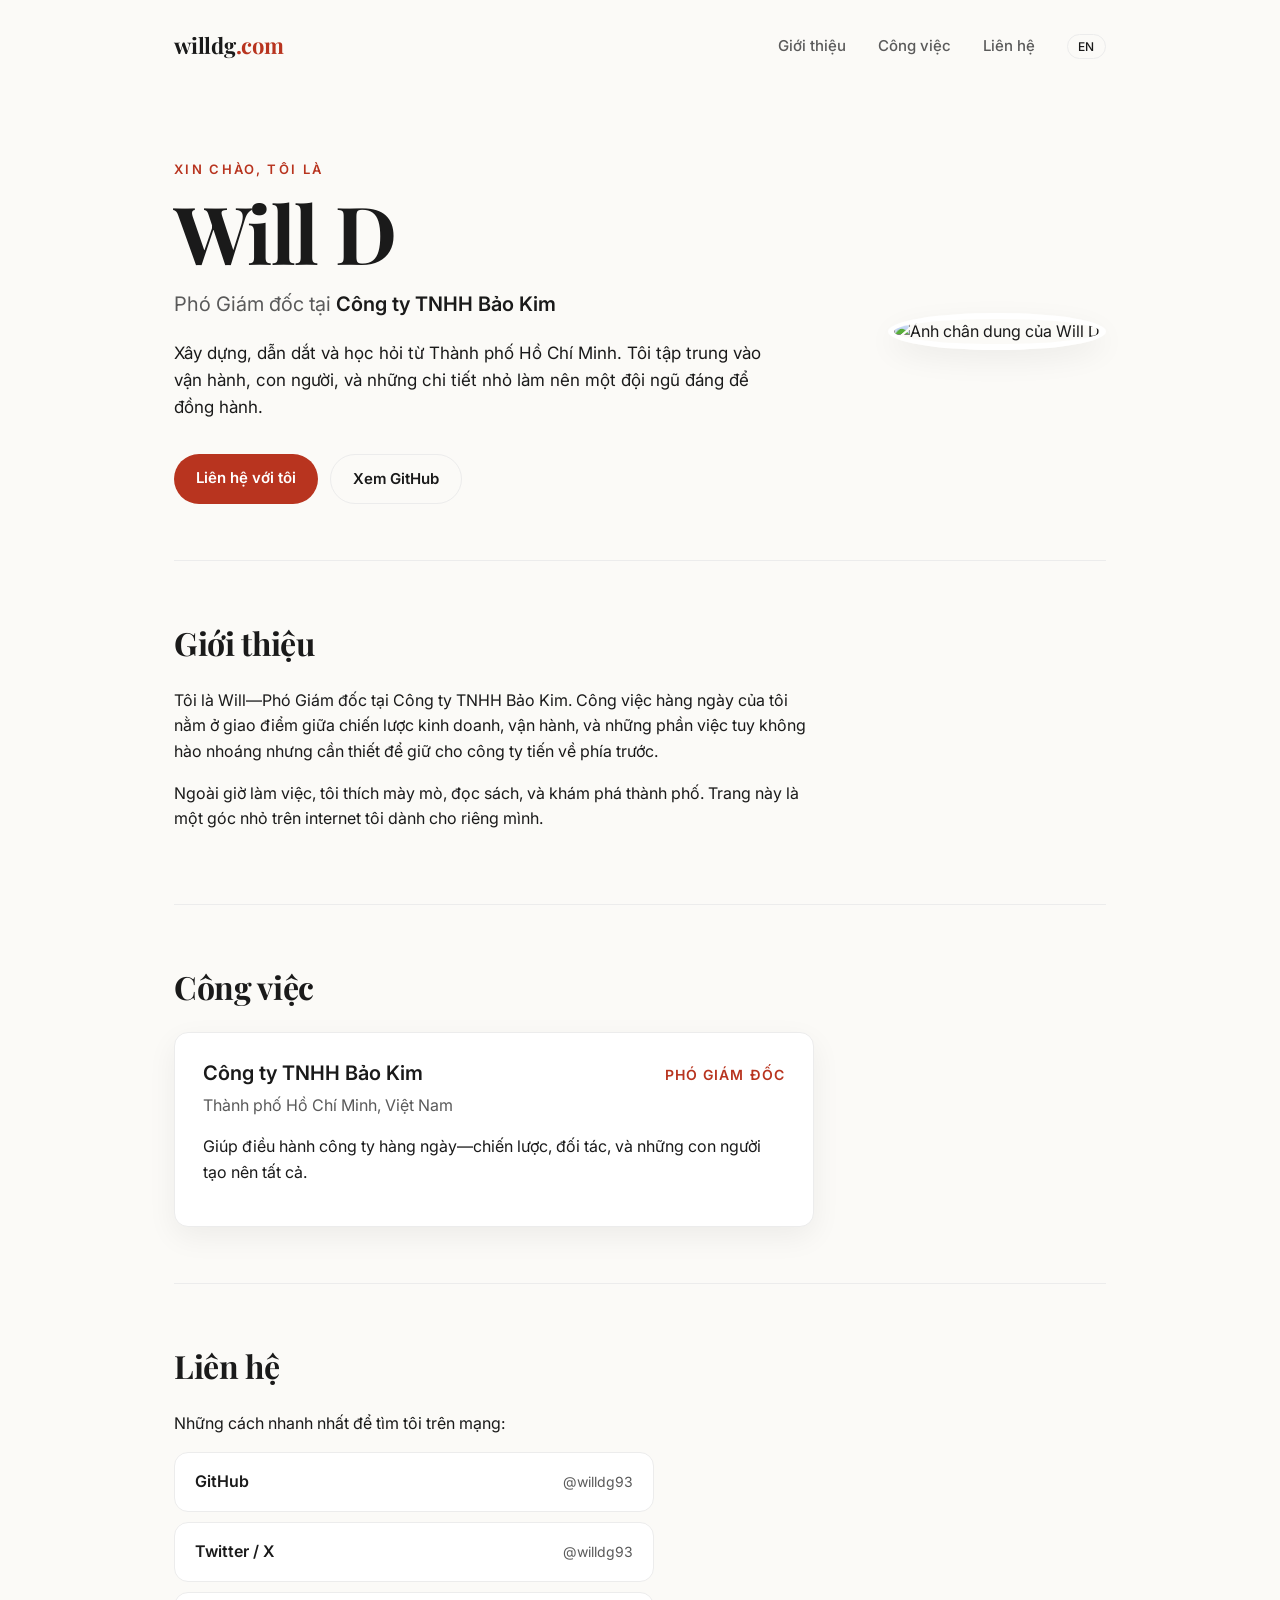
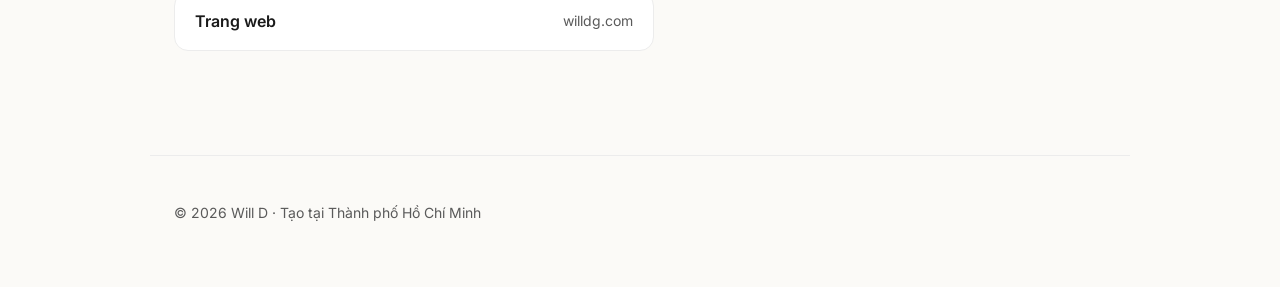
==== vi/index.html @ e1ffc1d9 "Add Vietnamese translation at /vi/ with language switcher Adds a parallel Vietnamese page at /vi/ind" ====
<!DOCTYPE html>
<html lang="vi">
<head>
  <meta charset="UTF-8" />
  <meta name="viewport" content="width=device-width, initial-scale=1.0" />
  <meta name="description" content="Will D — Phó Giám đốc tại Công ty TNHH Bảo Kim. Trang cá nhân của willdg93." />
  <meta name="author" content="Will D" />
  <meta property="og:title" content="Will D — willdg.com" />
  <meta property="og:description" content="Phó Giám đốc tại Công ty TNHH Bảo Kim. Sống và làm việc tại Thành phố Hồ Chí Minh, Việt Nam." />
  <meta property="og:image" content="https://avatars.githubusercontent.com/u/289750226?v=4" />
  <meta property="og:url" content="https://willdg.com/vi/" />
  <meta property="og:type" content="website" />
  <meta property="og:locale" content="vi_VN" />
  <meta name="twitter:card" content="summary" />
  <meta name="twitter:site" content="@willdg93" />
  <link rel="icon" type="image/png" href="https://avatars.githubusercontent.com/u/289750226?v=4" />
  <link rel="alternate" hreflang="en" href="https://willdg.com/" />
  <link rel="alternate" hreflang="vi" href="https://willdg.com/vi/" />
  <link rel="alternate" hreflang="x-default" href="https://willdg.com/" />
  <link rel="preconnect" href="https://fonts.googleapis.com" />
  <link rel="preconnect" href="https://fonts.gstatic.com" crossorigin />
  <link href="https://fonts.googleapis.com/css2?family=Inter:wght@400;500;600;700&family=Playfair+Display:wght@600;700&display=swap" rel="stylesheet" />
  <link rel="stylesheet" href="/style.css" />
  <title>Will D — willdg.com</title>
</head>
<body>
  <header class="nav">
    <a href="/vi/" class="brand">willdg<span>.com</span></a>
    <nav>
      <a href="#about">Giới thiệu</a>
      <a href="#work">Công việc</a>
      <a href="#connect">Liên hệ</a>
      <a href="/" class="lang-switch" hreflang="en" lang="en">EN</a>
    </nav>
  </header>

  <main>
    <section class="hero">
      <div class="hero-text">
        <p class="eyebrow">Xin chào, tôi là</p>
        <h1>Will&nbsp;D</h1>
        <p class="tagline">Phó Giám đốc tại <strong>Công ty TNHH Bảo Kim</strong></p>
        <p class="lede">
          Xây dựng, dẫn dắt và học hỏi từ Thành phố Hồ Chí Minh. Tôi tập trung
          vào vận hành, con người, và những chi tiết nhỏ làm nên một đội ngũ
          đáng để đồng hành.
        </p>
        <div class="cta-row">
          <a class="btn btn-primary" href="#connect">Liên hệ với tôi</a>
          <a class="btn btn-ghost" href="https://github.com/willdg93" target="_blank" rel="noopener">Xem GitHub</a>
        </div>
      </div>
      <div class="hero-avatar">
        <img
          src="https://avatars.githubusercontent.com/u/289750226?v=4"
          alt="Ảnh chân dung của Will D"
          width="220"
          height="220"
          loading="eager"
        />
      </div>
    </section>

    <section id="about" class="section">
      <h2>Giới thiệu</h2>
      <p>
        Tôi là Will&mdash;Phó Giám đốc tại Công ty TNHH Bảo Kim. Công việc hàng
        ngày của tôi nằm ở giao điểm giữa chiến lược kinh doanh, vận hành, và
        những phần việc tuy không hào nhoáng nhưng cần thiết để giữ cho công
        ty tiến về phía trước.
      </p>
      <p>
        Ngoài giờ làm việc, tôi thích mày mò, đọc sách, và khám phá thành phố.
        Trang này là một góc nhỏ trên internet tôi dành cho riêng mình.
      </p>
    </section>

    <section id="work" class="section">
      <h2>Công việc</h2>
      <div class="card">
        <div class="card-row">
          <h3>Công ty TNHH Bảo Kim</h3>
          <span class="role">Phó Giám đốc</span>
        </div>
        <p class="muted">Thành phố Hồ Chí Minh, Việt Nam</p>
        <p>
          Giúp điều hành công ty hàng ngày&mdash;chiến lược, đối tác, và những
          con người tạo nên tất cả.
        </p>
      </div>
    </section>

    <section id="connect" class="section">
      <h2>Liên hệ</h2>
      <p>Những cách nhanh nhất để tìm tôi trên mạng:</p>
      <ul class="links">
        <li>
          <a href="https://github.com/willdg93" target="_blank" rel="noopener">
            <span class="link-label">GitHub</span>
            <span class="link-handle">@willdg93</span>
          </a>
        </li>
        <li>
          <a href="https://twitter.com/willdg93" target="_blank" rel="noopener">
            <span class="link-label">Twitter / X</span>
            <span class="link-handle">@willdg93</span>
          </a>
        </li>
        <li>
          <a href="https://willdg.com">
            <span class="link-label">Trang web</span>
            <span class="link-handle">willdg.com</span>
          </a>
        </li>
      </ul>
    </section>
  </main>

  <footer class="footer">
    <p>&copy; <span id="year"></span> Will D &middot; Tạo tại Thành phố Hồ Chí Minh</p>
  </footer>

  <script>
    document.getElementById('year').textContent = new Date().getFullYear();
  </script>
</body>
</html>
---- style.css ----
:root {
  --bg: #fbfaf7;
  --surface: #ffffff;
  --text: #1a1a1a;
  --muted: #5a5a5a;
  --accent: #b8341f;
  --accent-dark: #8a2415;
  --border: #ececec;
  --shadow: 0 10px 30px rgba(0, 0, 0, 0.06);
  --radius: 14px;
}

* { box-sizing: border-box; }

html, body {
  margin: 0;
  padding: 0;
  background: var(--bg);
  color: var(--text);
  font-family: 'Inter', -apple-system, BlinkMacSystemFont, 'Segoe UI', sans-serif;
  font-size: 16px;
  line-height: 1.6;
  -webkit-font-smoothing: antialiased;
}

a { color: var(--accent); text-decoration: none; }
a:hover { color: var(--accent-dark); }

.nav {
  display: flex;
  align-items: center;
  justify-content: space-between;
  max-width: 980px;
  margin: 0 auto;
  padding: 28px 24px 0;
}

.brand {
  font-family: 'Playfair Display', serif;
  font-size: 22px;
  font-weight: 700;
  color: var(--text);
  letter-spacing: -0.01em;
}
.brand span { color: var(--accent); }

.nav nav a {
  margin-left: 28px;
  color: var(--muted);
  font-weight: 500;
  font-size: 15px;
}
.nav nav a:hover { color: var(--text); }

.lang-switch {
  padding: 4px 10px;
  border: 1px solid var(--border);
  border-radius: 999px;
  font-size: 12px !important;
  font-weight: 600;
  letter-spacing: 0.06em;
  color: var(--text) !important;
}
.lang-switch:hover {
  border-color: var(--accent);
  color: var(--accent) !important;
}

main {
  max-width: 980px;
  margin: 0 auto;
  padding: 24px;
}

.hero {
  display: grid;
  grid-template-columns: 1fr auto;
  gap: 48px;
  align-items: center;
  padding: 72px 0 56px;
}

.hero-text { min-width: 0; }

.eyebrow {
  color: var(--accent);
  text-transform: uppercase;
  letter-spacing: 0.18em;
  font-size: 13px;
  font-weight: 600;
  margin: 0 0 12px;
}

h1 {
  font-family: 'Playfair Display', serif;
  font-size: clamp(48px, 8vw, 80px);
  font-weight: 700;
  letter-spacing: -0.02em;
  line-height: 1;
  margin: 0 0 16px;
}

.tagline {
  font-size: 20px;
  color: var(--muted);
  margin: 0 0 20px;
}
.tagline strong { color: var(--text); font-weight: 600; }

.lede {
  font-size: 17px;
  color: var(--text);
  max-width: 56ch;
  margin: 0 0 32px;
}

.cta-row { display: flex; gap: 12px; flex-wrap: wrap; }

.btn {
  display: inline-block;
  padding: 12px 22px;
  border-radius: 999px;
  font-weight: 600;
  font-size: 15px;
  transition: transform 0.15s ease, background 0.15s ease, color 0.15s ease;
}
.btn-primary {
  background: var(--accent);
  color: #fff;
}
.btn-primary:hover { background: var(--accent-dark); color: #fff; transform: translateY(-1px); }

.btn-ghost {
  background: transparent;
  color: var(--text);
  border: 1px solid var(--border);
}
.btn-ghost:hover { border-color: var(--text); color: var(--text); }

.hero-avatar img {
  width: 220px;
  height: 220px;
  border-radius: 50%;
  object-fit: cover;
  box-shadow: var(--shadow);
  border: 6px solid var(--surface);
}

.section {
  padding: 56px 0;
  border-top: 1px solid var(--border);
}

.section h2 {
  font-family: 'Playfair Display', serif;
  font-size: 32px;
  font-weight: 700;
  letter-spacing: -0.01em;
  margin: 0 0 20px;
}

.section p { max-width: 64ch; }

.card {
  background: var(--surface);
  border: 1px solid var(--border);
  border-radius: var(--radius);
  padding: 24px 28px;
  box-shadow: var(--shadow);
  max-width: 640px;
}

.card-row {
  display: flex;
  align-items: baseline;
  justify-content: space-between;
  gap: 16px;
  flex-wrap: wrap;
}

.card h3 {
  font-size: 20px;
  font-weight: 600;
  margin: 0;
}

.role {
  color: var(--accent);
  font-weight: 600;
  font-size: 14px;
  text-transform: uppercase;
  letter-spacing: 0.08em;
}

.muted { color: var(--muted); margin: 4px 0 14px; }

.links {
  list-style: none;
  padding: 0;
  margin: 16px 0 0;
  display: grid;
  gap: 10px;
  max-width: 480px;
}

.links li a {
  display: flex;
  justify-content: space-between;
  align-items: center;
  padding: 16px 20px;
  background: var(--surface);
  border: 1px solid var(--border);
  border-radius: var(--radius);
  color: var(--text);
  transition: border-color 0.15s ease, transform 0.15s ease;
}

.links li a:hover {
  border-color: var(--accent);
  transform: translateY(-1px);
}

.link-label { font-weight: 600; }
.link-handle { color: var(--muted); font-size: 14px; }

.footer {
  max-width: 980px;
  margin: 0 auto;
  padding: 32px 24px 48px;
  color: var(--muted);
  font-size: 14px;
  border-top: 1px solid var(--border);
  margin-top: 24px;
}

@media (max-width: 720px) {
  .nav nav a { margin-left: 16px; font-size: 14px; }
  .hero {
    grid-template-columns: 1fr;
    gap: 32px;
    padding: 48px 0 32px;
    text-align: left;
  }
  .hero-avatar { order: -1; }
  .hero-avatar img { width: 140px; height: 140px; }
  .section { padding: 40px 0; }
  .section h2 { font-size: 26px; }
}
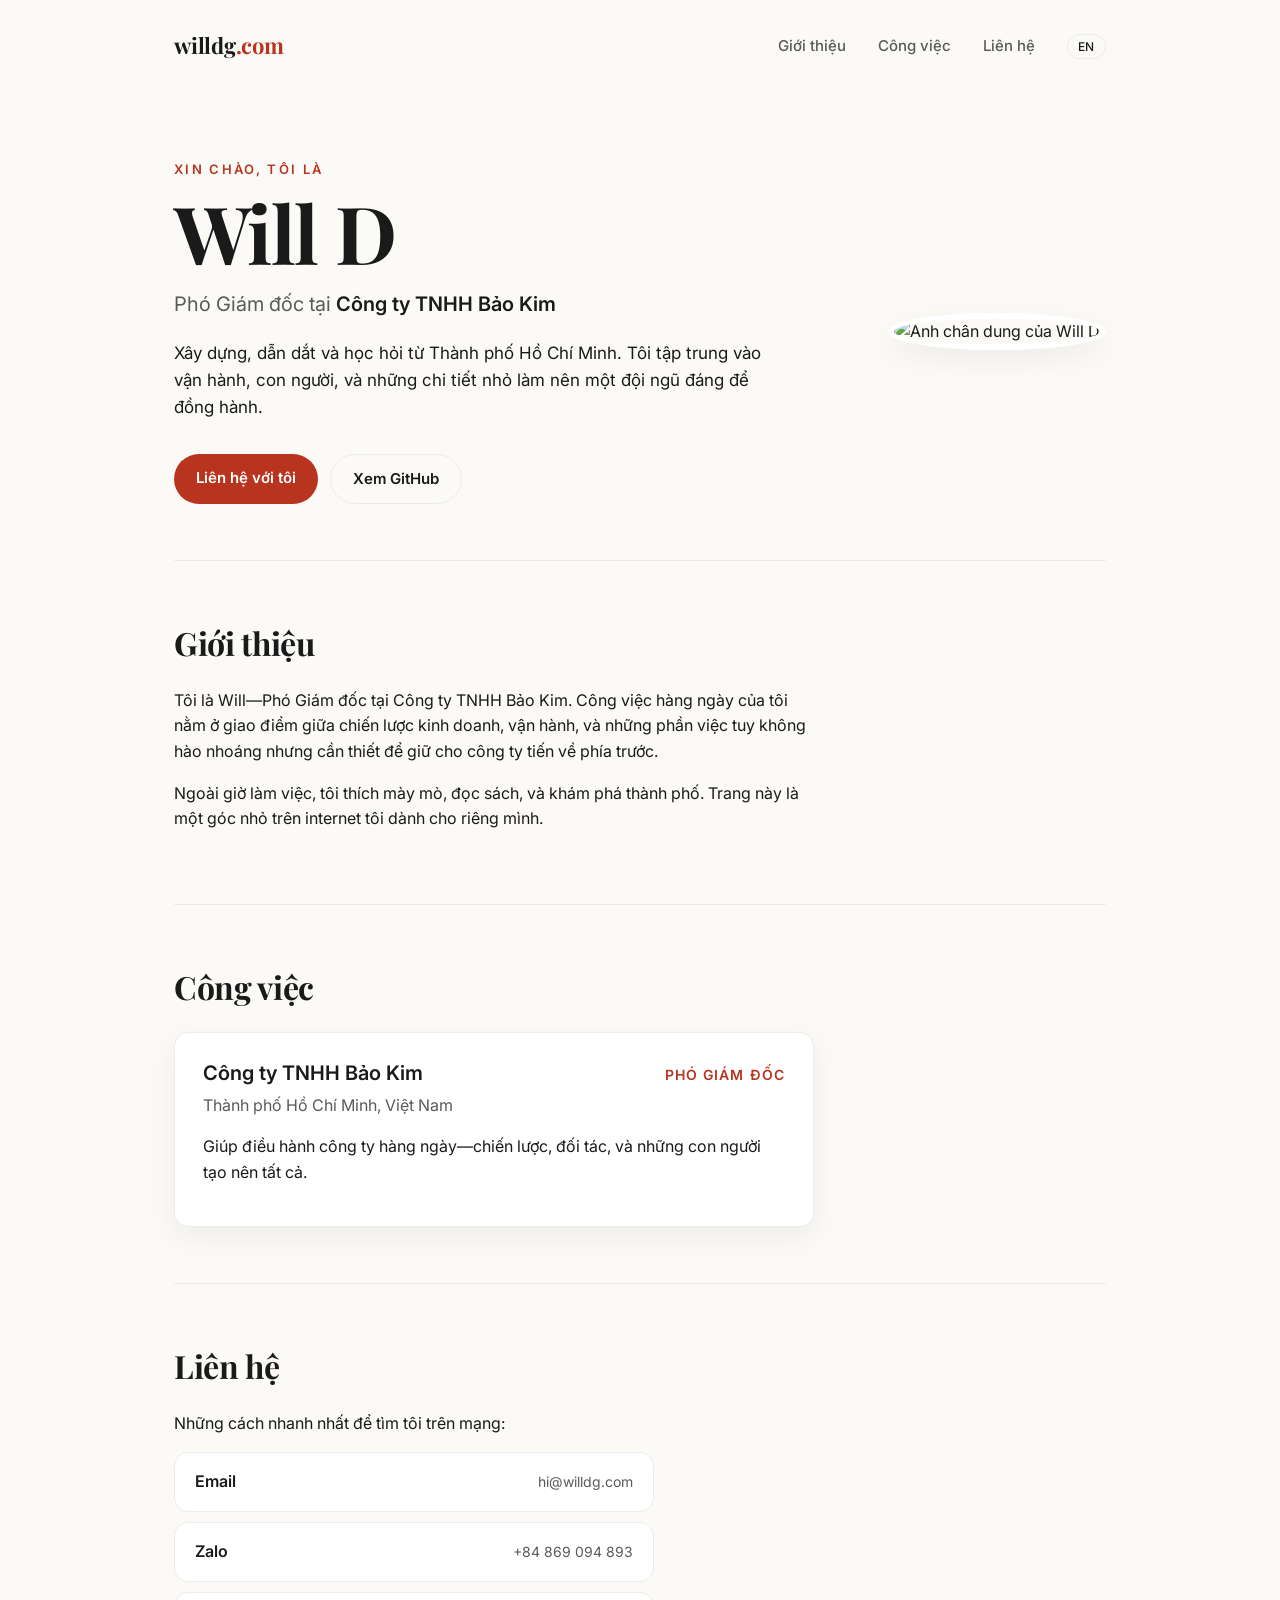
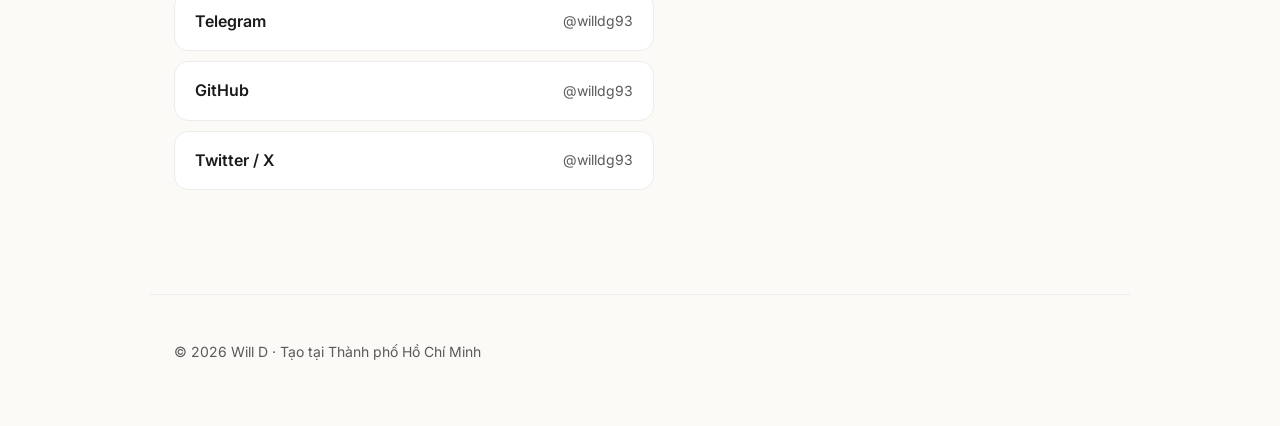
==== commit 106c668d: "Add Zalo, Telegram, and email contact links Adds Email (hi@willdg.com), Zalo (+84 869 094 893), and " ====
--- a/vi/index.html
+++ b/vi/index.html
@@ -95,6 +95,24 @@
       <p>Những cách nhanh nhất để tìm tôi trên mạng:</p>
       <ul class="links">
         <li>
+          <a href="mailto:hi@willdg.com">
+            <span class="link-label">Email</span>
+            <span class="link-handle">hi@willdg.com</span>
+          </a>
+        </li>
+        <li>
+          <a href="https://zalo.me/84869094893" target="_blank" rel="noopener">
+            <span class="link-label">Zalo</span>
+            <span class="link-handle">+84 869 094 893</span>
+          </a>
+        </li>
+        <li>
+          <a href="https://t.me/willdg93" target="_blank" rel="noopener">
+            <span class="link-label">Telegram</span>
+            <span class="link-handle">@willdg93</span>
+          </a>
+        </li>
+        <li>
           <a href="https://github.com/willdg93" target="_blank" rel="noopener">
             <span class="link-label">GitHub</span>
             <span class="link-handle">@willdg93</span>
@@ -104,12 +122,6 @@
           <a href="https://twitter.com/willdg93" target="_blank" rel="noopener">
             <span class="link-label">Twitter / X</span>
             <span class="link-handle">@willdg93</span>
-          </a>
-        </li>
-        <li>
-          <a href="https://willdg.com">
-            <span class="link-label">Trang web</span>
-            <span class="link-handle">willdg.com</span>
           </a>
         </li>
       </ul>
